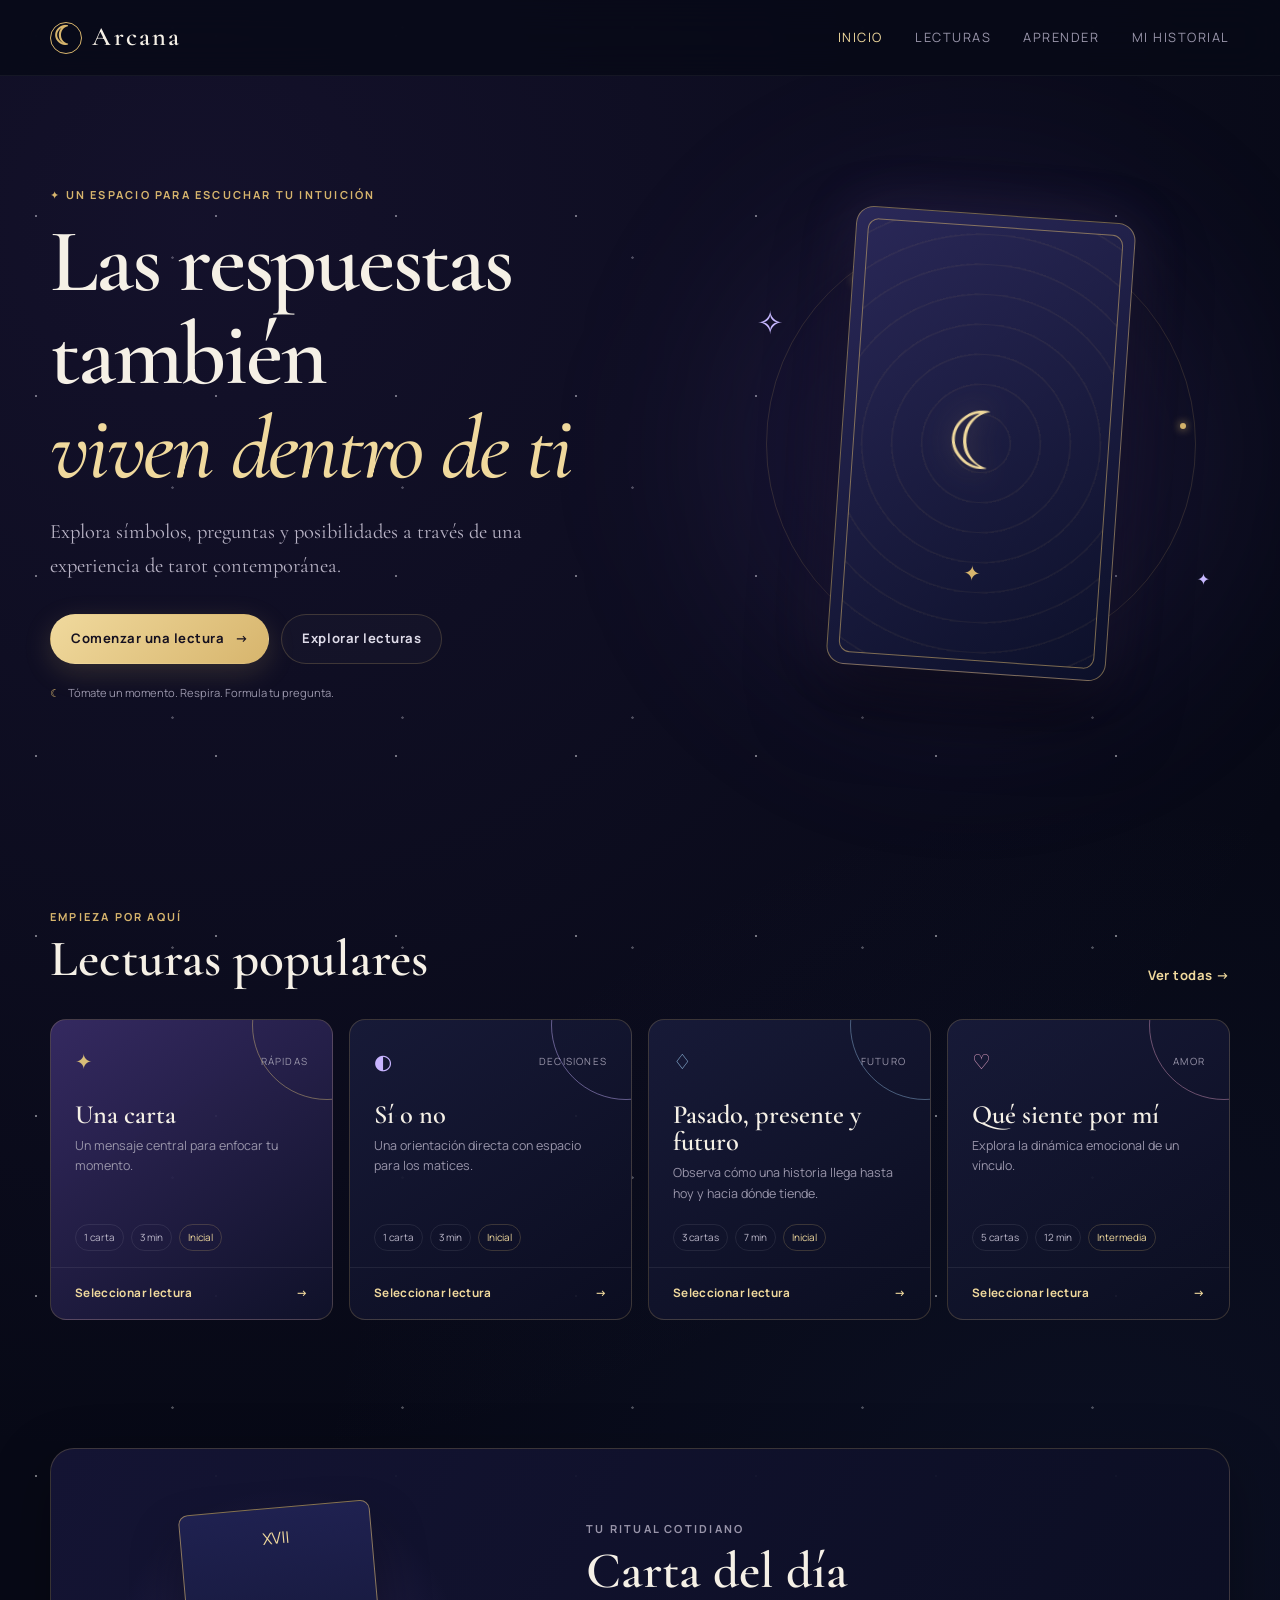
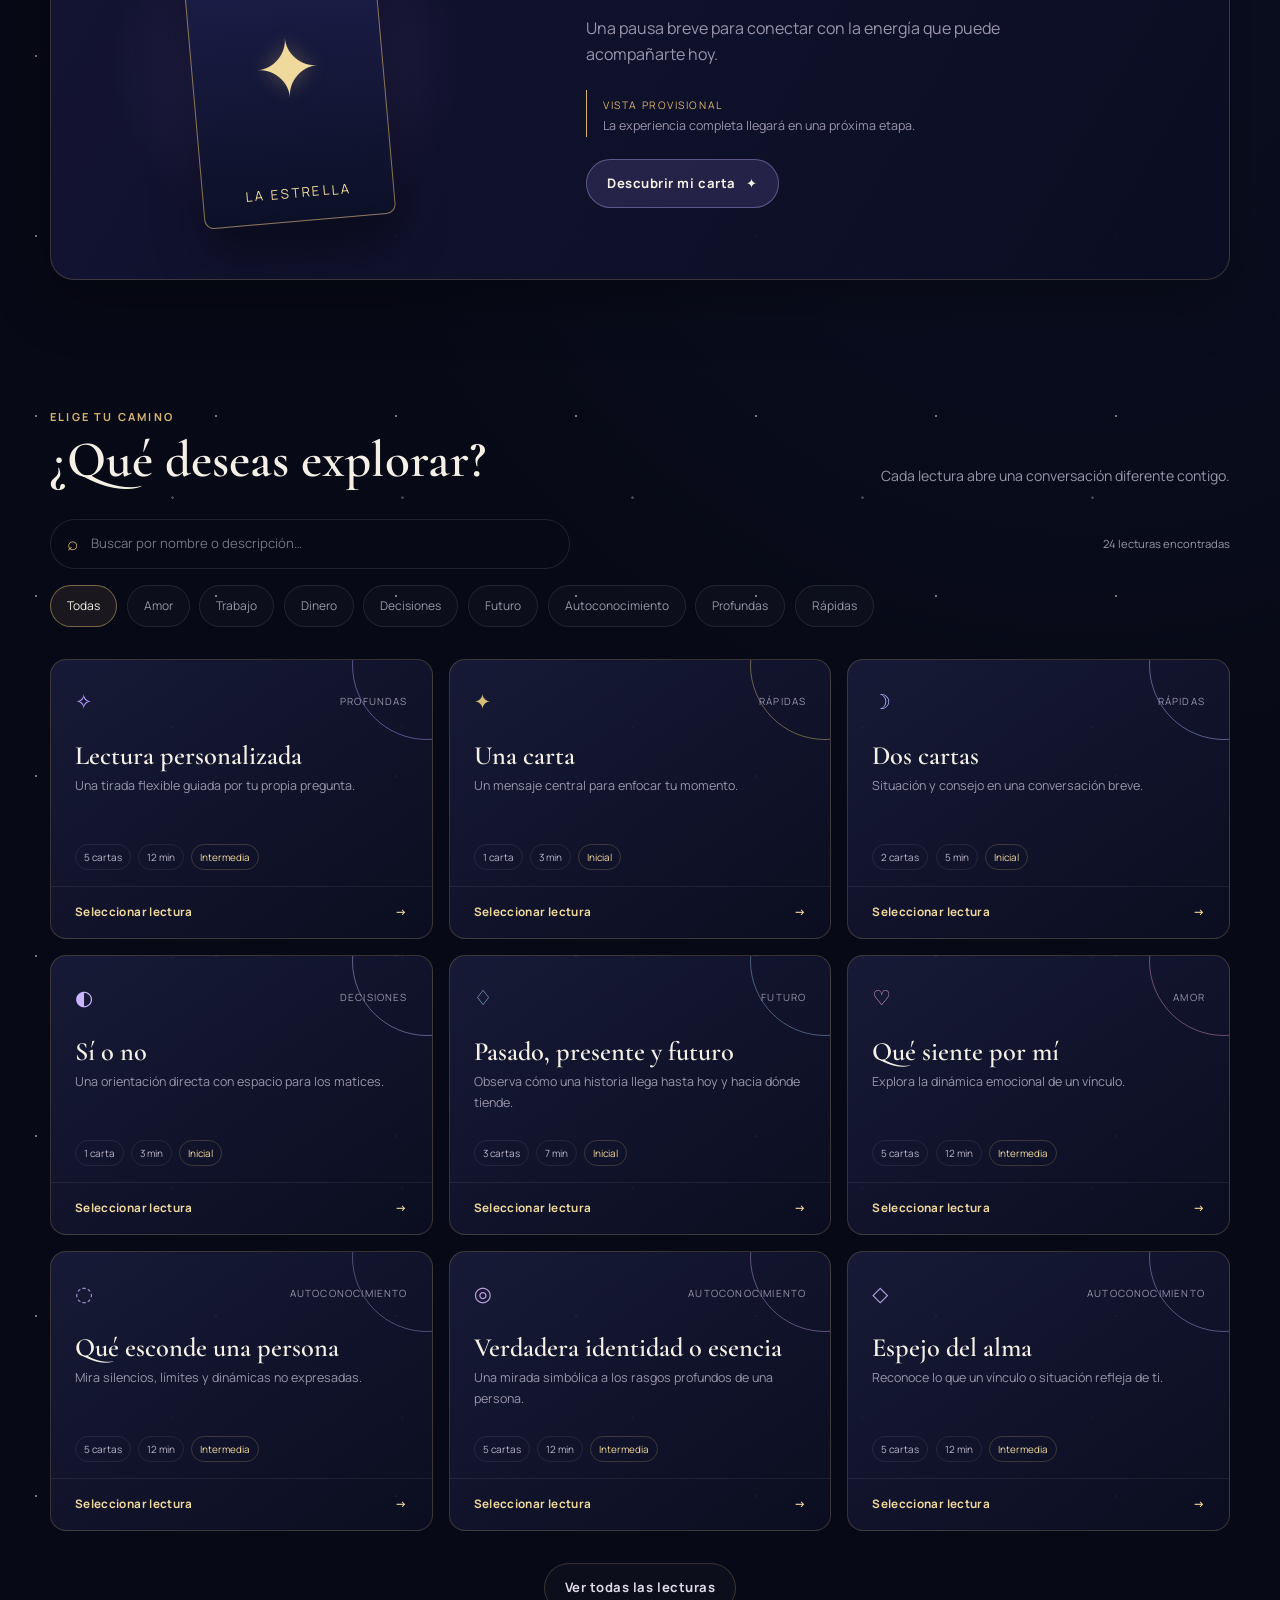
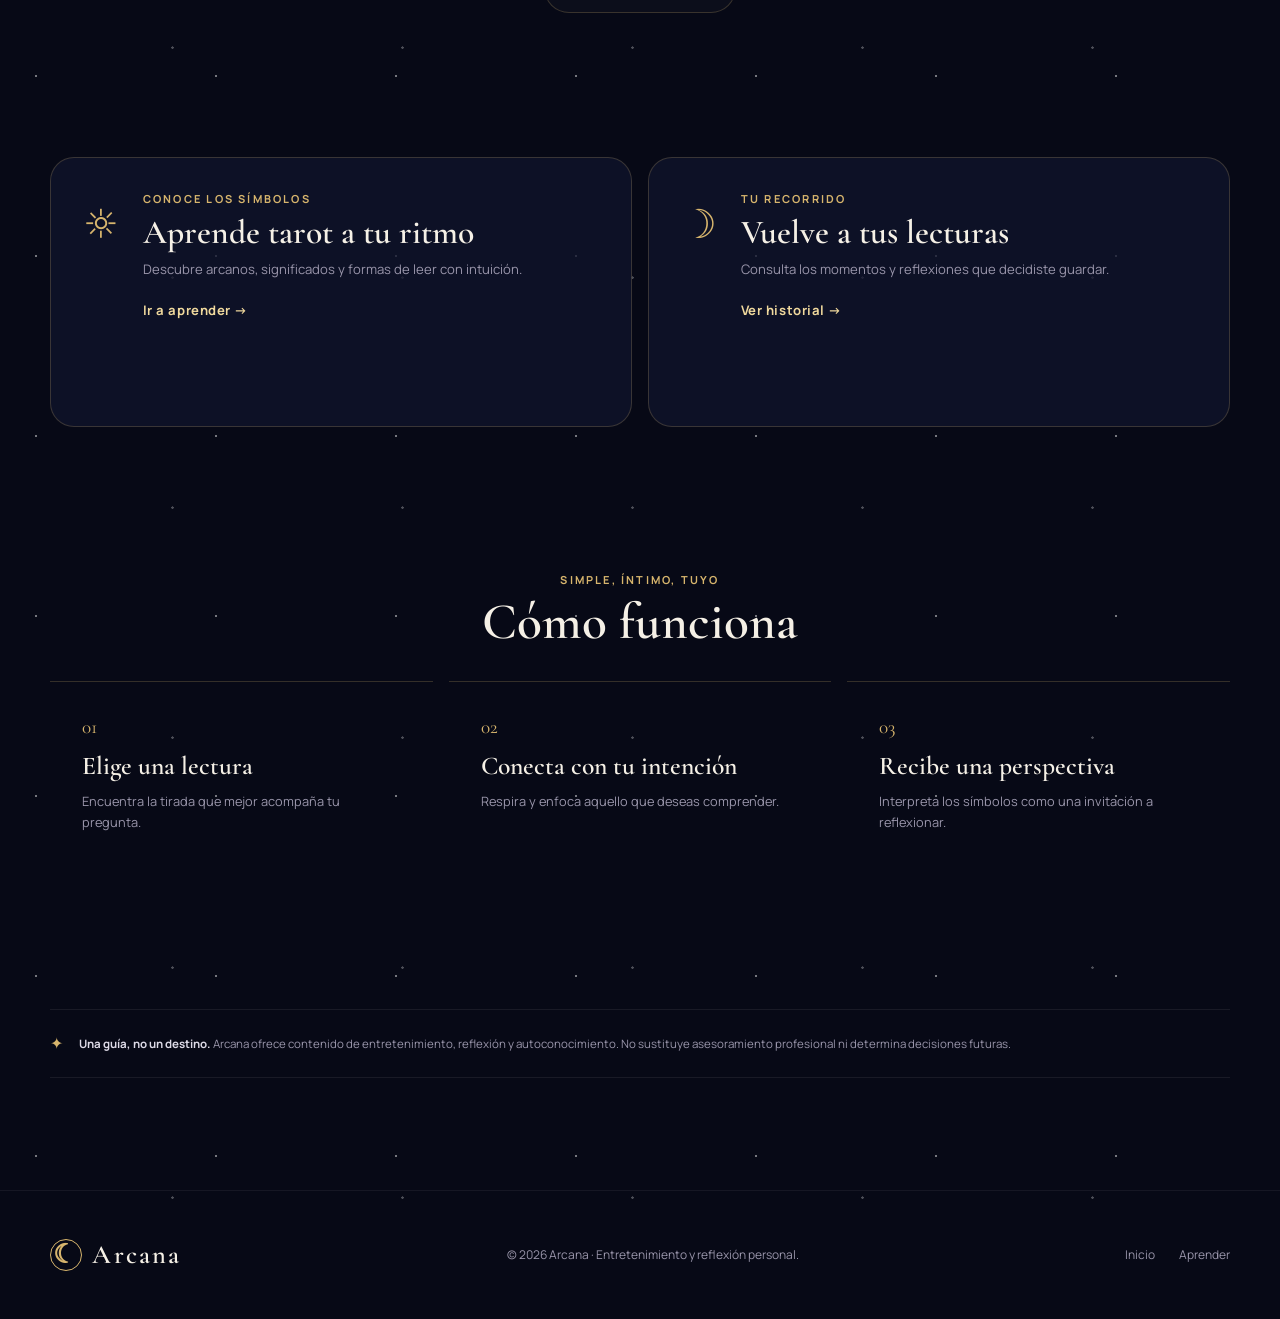
==== index.html @ e3cc59ca "first commit" ====
<!doctype html>
<html lang="es">
<head>
  <meta charset="UTF-8">
  <meta name="viewport" content="width=device-width, initial-scale=1.0">
  <meta name="theme-color" content="#090b1a">
  <meta name="description" content="Arcana: lecturas de tarot para reflexionar, explorar y conocerte mejor.">
  <title>Arcana · Tarot para mirar hacia dentro</title>
  <link rel="preconnect" href="https://fonts.googleapis.com">
  <link rel="preconnect" href="https://fonts.gstatic.com" crossorigin>
  <link href="https://fonts.googleapis.com/css2?family=Cormorant+Garamond:wght@500;600;700&family=Manrope:wght@400;500;600;700&display=swap" rel="stylesheet">
  <link rel="stylesheet" href="css/global.css">
  <link rel="stylesheet" href="css/home.css">
  <script type="module" src="js/app.js"></script>
</head>
<body data-page="home">
  <a class="skip-link" href="#contenido">Saltar al contenido</a>
  <div data-site-header></div>

  <main id="contenido">
    <section class="hero section-shell" aria-labelledby="hero-title">
      <div class="hero__glow" aria-hidden="true"></div>
      <div class="hero__content reveal">
        <p class="eyebrow"><span aria-hidden="true">✦</span> Un espacio para escuchar tu intuición</p>
        <h1 id="hero-title">Las respuestas también<br><em>viven dentro de ti</em></h1>
        <p class="hero__intro">Explora símbolos, preguntas y posibilidades a través de una experiencia de tarot contemporánea.</p>
        <div class="hero__actions">
          <a class="button button--primary" href="lectura.html?tipo=una-carta">Comenzar una lectura <span aria-hidden="true">→</span></a>
          <a class="button button--ghost" href="#lecturas">Explorar lecturas</a>
        </div>
        <p class="hero__note"><span aria-hidden="true">☾</span> Tómate un momento. Respira. Formula tu pregunta.</p>
      </div>
      <div class="hero__visual reveal" aria-hidden="true">
        <div class="orbit orbit--outer"><i></i><i></i><i></i></div>
        <div class="tarot-card tarot-card--back">
          <div class="tarot-card__frame"><span class="moon-symbol">☾</span><span class="card-star">✦</span></div>
        </div>
        <span class="floating-star floating-star--one">✧</span>
        <span class="floating-star floating-star--two">✦</span>
      </div>
    </section>

    <section class="quick-section section-shell" aria-labelledby="quick-title">
      <div class="section-heading reveal">
        <div><p class="eyebrow">Empieza por aquí</p><h2 id="quick-title">Lecturas populares</h2></div>
        <a class="text-link" href="#catalogo">Ver todas <span aria-hidden="true">→</span></a>
      </div>
      <div class="reading-grid reading-grid--featured" data-popular-readings></div>
    </section>

    <section class="daily-section section-shell" aria-labelledby="daily-title">
      <article class="daily-card reveal">
        <div class="daily-card__art" aria-hidden="true">
          <div class="mini-card"><span>XVII</span><b>✦</b><small>LA ESTRELLA</small></div>
        </div>
        <div class="daily-card__content">
          <p class="eyebrow">Tu ritual cotidiano</p>
          <h2 id="daily-title">Carta del día</h2>
          <p>Una pausa breve para conectar con la energía que puede acompañarte hoy.</p>
          <div class="daily-card__preview"><span>Vista provisional</span><p>La experiencia completa llegará en una próxima etapa.</p></div>
          <a class="button button--secondary" href="lectura.html?tipo=carta-del-dia">Descubrir mi carta <span aria-hidden="true">✦</span></a>
        </div>
      </article>
    </section>

    <section class="catalog-section section-shell" id="lecturas" aria-labelledby="catalog-title">
      <div class="section-heading reveal">
        <div><p class="eyebrow">Elige tu camino</p><h2 id="catalog-title">¿Qué deseas explorar?</h2></div>
        <p class="section-heading__copy">Cada lectura abre una conversación diferente contigo.</p>
      </div>
      <div class="catalog-toolbar reveal">
        <label class="search-field" for="reading-search">
          <span class="sr-only">Buscar una lectura</span>
          <span aria-hidden="true">⌕</span>
          <input id="reading-search" type="search" placeholder="Buscar por nombre o descripción…" autocomplete="off" data-reading-search>
        </label>
        <p class="catalog-count" data-catalog-count aria-live="polite"></p>
      </div>
      <div class="chip-list" data-category-filters aria-label="Filtrar lecturas"></div>
      <div class="reading-grid" id="catalogo" data-reading-catalog aria-live="polite"></div>
      <div class="catalog-actions"><button class="button button--ghost" type="button" data-show-all>Ver todas las lecturas</button></div>
    </section>

    <section class="pathways section-shell" aria-label="Más formas de explorar">
      <a class="path-card path-card--learn reveal" href="aprender.html">
        <span class="path-card__icon" aria-hidden="true">☼</span><div><p class="eyebrow">Conoce los símbolos</p><h2>Aprende tarot a tu ritmo</h2><p>Descubre arcanos, significados y formas de leer con intuición.</p><span class="text-link">Ir a aprender →</span></div>
      </a>
      <a class="path-card path-card--history reveal" href="historial.html">
        <span class="path-card__icon" aria-hidden="true">☽</span><div><p class="eyebrow">Tu recorrido</p><h2>Vuelve a tus lecturas</h2><p>Consulta los momentos y reflexiones que decidiste guardar.</p><span class="text-link">Ver historial →</span></div>
      </a>
    </section>

    <section class="how-section section-shell" aria-labelledby="how-title">
      <div class="section-heading section-heading--center reveal"><div><p class="eyebrow">Simple, íntimo, tuyo</p><h2 id="how-title">Cómo funciona</h2></div></div>
      <ol class="steps">
        <li class="reveal"><span>01</span><h3>Elige una lectura</h3><p>Encuentra la tirada que mejor acompaña tu pregunta.</p></li>
        <li class="reveal"><span>02</span><h3>Conecta con tu intención</h3><p>Respira y enfoca aquello que deseas comprender.</p></li>
        <li class="reveal"><span>03</span><h3>Recibe una perspectiva</h3><p>Interpreta los símbolos como una invitación a reflexionar.</p></li>
      </ol>
    </section>

    <aside class="disclaimer section-shell" aria-label="Aviso importante">
      <span aria-hidden="true">✦</span><p><strong>Una guía, no un destino.</strong> Arcana ofrece contenido de entretenimiento, reflexión y autoconocimiento. No sustituye asesoramiento profesional ni determina decisiones futuras.</p>
    </aside>
  </main>
  <div data-site-footer></div>
  <dialog class="modal spread-detail" data-spread-dialog aria-labelledby="spread-detail-title">
    <div data-spread-detail></div>
  </dialog>
  <div class="toast-region" aria-live="polite" aria-atomic="true" data-toast-region></div>
</body>
</html>
---- css/global.css ----
@import url("variables.css");@import url("reset.css");@import url("components.css");
html{background:var(--color-bg);color-scheme:dark}body{font-family:var(--font-body);color:var(--color-text);background-color:var(--color-bg);background-image:radial-gradient(circle at 15% 5%,rgba(87,60,152,.16),transparent 28%),radial-gradient(circle at 85% 35%,rgba(49,72,139,.11),transparent 25%),radial-gradient(circle at 20% 20%,rgba(255,255,255,.45) 0 1px,transparent 1.5px),radial-gradient(circle at 75% 12%,rgba(255,255,255,.28) 0 1px,transparent 1.5px);background-size:auto,auto,180px 180px,230px 230px;overflow-x:hidden;line-height:1.65}h1,h2,h3{font-family:var(--font-display);color:var(--color-ivory);line-height:1.04;font-weight:600}h1{font-size:clamp(3rem,7vw,6.7rem)}h2{font-size:clamp(2rem,4vw,3.4rem)}h1 em,h2 em{font-weight:500;color:var(--color-gold-light)}:focus-visible{outline:2px solid var(--color-primary-light);outline-offset:4px}.page-main{min-height:65vh}.placeholder-page{padding-top:clamp(5rem,10vw,8rem);text-align:center}.placeholder-page>h1{font-size:clamp(3rem,7vw,5.5rem);margin-top:.5rem}.reveal{opacity:0;transform:translateY(18px);transition:opacity .7s ease,transform .7s ease}.reveal.is-visible{opacity:1;transform:none}
@media(prefers-reduced-motion:reduce){html{scroll-behavior:auto}*,*::before,*::after{animation-duration:.01ms!important;animation-iteration-count:1!important;transition-duration:.01ms!important}.reveal{opacity:1;transform:none}}
---- css/home.css ----
.hero{min-height:calc(92vh - var(--header-height));display:grid;grid-template-columns:1.12fr .88fr;align-items:center;gap:3rem;padding-block:4rem 5rem;position:relative}.hero__glow{position:absolute;width:520px;height:520px;border-radius:50%;background:rgba(103,72,181,.12);filter:blur(80px);right:0;pointer-events:none}.hero h1{margin:.7rem 0 1.25rem;letter-spacing:-.025em}.hero__intro{font-family:var(--font-display);font-size:1.28rem;max-width:35rem;color:#b8b3c5}.hero__actions{display:flex;gap:.75rem;margin-top:2rem}.hero__note{font-size:.7rem;color:var(--color-muted);margin-top:1.25rem}.hero__note span{color:var(--color-gold);margin-right:.4rem}.hero__visual{min-height:530px;display:grid;place-items:center;position:relative}.tarot-card{width:min(280px,65vw);aspect-ratio:.61;border-radius:1.1rem;padding:.7rem;background:linear-gradient(145deg,#2a2858,#0c1029);border:1px solid rgba(215,181,109,.5);box-shadow:0 35px 70px rgba(0,0,0,.5),0 0 55px rgba(109,86,179,.2);transform:rotate(4deg)}.tarot-card__frame{width:100%;height:100%;border:1px solid rgba(215,181,109,.55);border-radius:.7rem;display:grid;place-items:center;position:relative;background:repeating-radial-gradient(circle at center,transparent 0 28px,rgba(215,181,109,.075) 29px 30px)}.moon-symbol{font:5rem var(--font-display);color:var(--color-gold-light);filter:drop-shadow(0 0 14px rgba(215,181,109,.35))}.card-star{position:absolute;font-size:1.3rem;color:var(--color-gold);bottom:16%;}.orbit{position:absolute;width:430px;height:430px;border:1px solid rgba(215,181,109,.16);border-radius:50%;animation:spin 40s linear infinite}.orbit i{position:absolute;width:6px;height:6px;background:var(--color-gold);border-radius:50%;box-shadow:0 0 8px var(--color-gold)}.orbit i:nth-child(1){top:11%;left:20%}.orbit i:nth-child(2){right:2%;top:45%}.orbit i:nth-child(3){bottom:8%;left:30%}.floating-star{position:absolute;color:var(--color-primary-light)}.floating-star--one{left:5%;top:22%;font-size:2rem}.floating-star--two{right:4%;bottom:22%}
.quick-section,.catalog-section,.how-section{padding-block:5rem}.reading-grid--featured{grid-template-columns:repeat(4,1fr)}.reading-grid--featured .reading-card:first-child{background:linear-gradient(145deg,rgba(57,45,102,.92),rgba(16,18,42,.95))}.daily-section{padding-block:3rem}.daily-card{border:1px solid var(--color-border);border-radius:var(--radius-lg);background:linear-gradient(120deg,rgba(21,21,53,.95),rgba(11,14,34,.96));display:grid;grid-template-columns:.8fr 1.2fr;overflow:hidden;box-shadow:var(--shadow-card)}.daily-card__art{min-height:430px;display:grid;place-items:center;background:radial-gradient(circle,rgba(132,102,210,.22),transparent 55%)}.mini-card{height:315px;aspect-ratio:.61;border:1px solid rgba(215,181,109,.6);border-radius:.6rem;background:linear-gradient(#1f2150,#0c1027);padding:1rem;display:flex;flex-direction:column;align-items:center;justify-content:space-between;color:var(--color-gold-light);box-shadow:0 28px 50px rgba(0,0,0,.4);transform:rotate(-5deg)}.mini-card b{font-size:5rem;text-shadow:0 0 20px rgba(215,181,109,.35)}.mini-card small{letter-spacing:.18em}.daily-card__content{padding:clamp(2rem,5vw,5rem);align-self:center}.daily-card__content h2{margin:.45rem 0 1rem}.daily-card__content>p{color:var(--color-muted);max-width:30rem}.daily-card__preview{border-left:1px solid var(--color-gold);padding-left:1rem;margin:1.4rem 0}.daily-card__preview span{font-size:.65rem;text-transform:uppercase;letter-spacing:.15em;color:var(--color-gold)}.daily-card__preview p{font-size:.78rem;color:var(--color-muted)}.catalog-actions{text-align:center;margin-top:2rem}.pathways{padding-block:4rem;display:grid;grid-template-columns:1fr 1fr;gap:1rem}.path-card{min-height:270px;padding:2rem;display:flex;gap:1.5rem;align-items:flex-start;border:1px solid var(--color-border);border-radius:var(--radius-lg);background:rgba(17,20,45,.75);transition:var(--transition)}.path-card:hover{transform:translateY(-4px);border-color:rgba(215,181,109,.5)}.path-card__icon{font-size:2.5rem;color:var(--color-gold)}.path-card h2{font-size:2.1rem;margin:.5rem 0}.path-card p:not(.eyebrow){color:var(--color-muted);font-size:.82rem;margin-bottom:1rem}.steps{display:grid;grid-template-columns:repeat(3,1fr);gap:1rem;counter-reset:steps}.steps li{padding:2rem;border-top:1px solid var(--color-border)}.steps span{color:var(--color-gold);font:1.2rem var(--font-display)}.steps h3{font-size:1.6rem;margin:.75rem 0}.steps p{color:var(--color-muted);font-size:.8rem}.disclaimer{margin-top:4rem;padding-block:1.25rem;border-top:1px solid rgba(255,255,255,.07);border-bottom:1px solid rgba(255,255,255,.07);display:flex;gap:1rem;align-items:center}.disclaimer>span{color:var(--color-gold)}.disclaimer p{font-size:.72rem;color:var(--color-muted)}.disclaimer strong{color:var(--color-text)}@keyframes spin{to{transform:rotate(1turn)}}
@media(max-width:900px){.hero{grid-template-columns:1fr;min-height:auto;text-align:center;padding-top:6rem}.hero__content{display:grid;justify-items:center}.hero__visual{min-height:460px}.reading-grid--featured{grid-template-columns:repeat(2,1fr)}.daily-card{grid-template-columns:1fr}.daily-card__art{min-height:370px}.pathways{grid-template-columns:1fr}.steps{grid-template-columns:1fr}.steps li{display:grid;grid-template-columns:48px 1fr;column-gap:1rem}.steps li p{grid-column:2}}
@media(max-width:520px){.hero{padding-top:4rem}.hero h1 br{display:none}.hero__actions{width:100%;flex-direction:column}.hero__actions .button{width:100%}.hero__visual{min-height:390px}.orbit{width:330px;height:330px}.reading-grid--featured{grid-template-columns:1fr}.daily-card__art{min-height:320px}.mini-card{height:260px}.path-card{flex-direction:column;padding:1.5rem}.disclaimer{align-items:flex-start}}
.catalog-toolbar{display:flex;align-items:center;justify-content:space-between;gap:1rem;margin-bottom:1rem}.search-field{width:min(100%,520px);min-height:50px;display:flex;align-items:center;gap:.7rem;padding:0 1rem;border:1px solid rgba(255,255,255,.1);border-radius:var(--radius-pill);background:rgba(8,10,25,.75);transition:border var(--transition),box-shadow var(--transition)}.search-field:focus-within{border-color:var(--color-primary);box-shadow:0 0 0 3px rgba(156,131,230,.12)}.search-field>span{color:var(--color-gold);font-size:1.2rem}.search-field input{width:100%;border:0;outline:0;background:transparent;color:var(--color-text);font-size:.82rem}.search-field input::placeholder{color:#777386}.catalog-count{color:var(--color-muted);font-size:.7rem;white-space:nowrap}.catalog-empty{grid-column:1/-1;margin:0 auto}.reading-grid--featured .reading-card{min-height:300px}@media(max-width:600px){.catalog-toolbar{align-items:stretch;flex-direction:column}.catalog-count{padding-left:.5rem}.search-field{width:100%}}
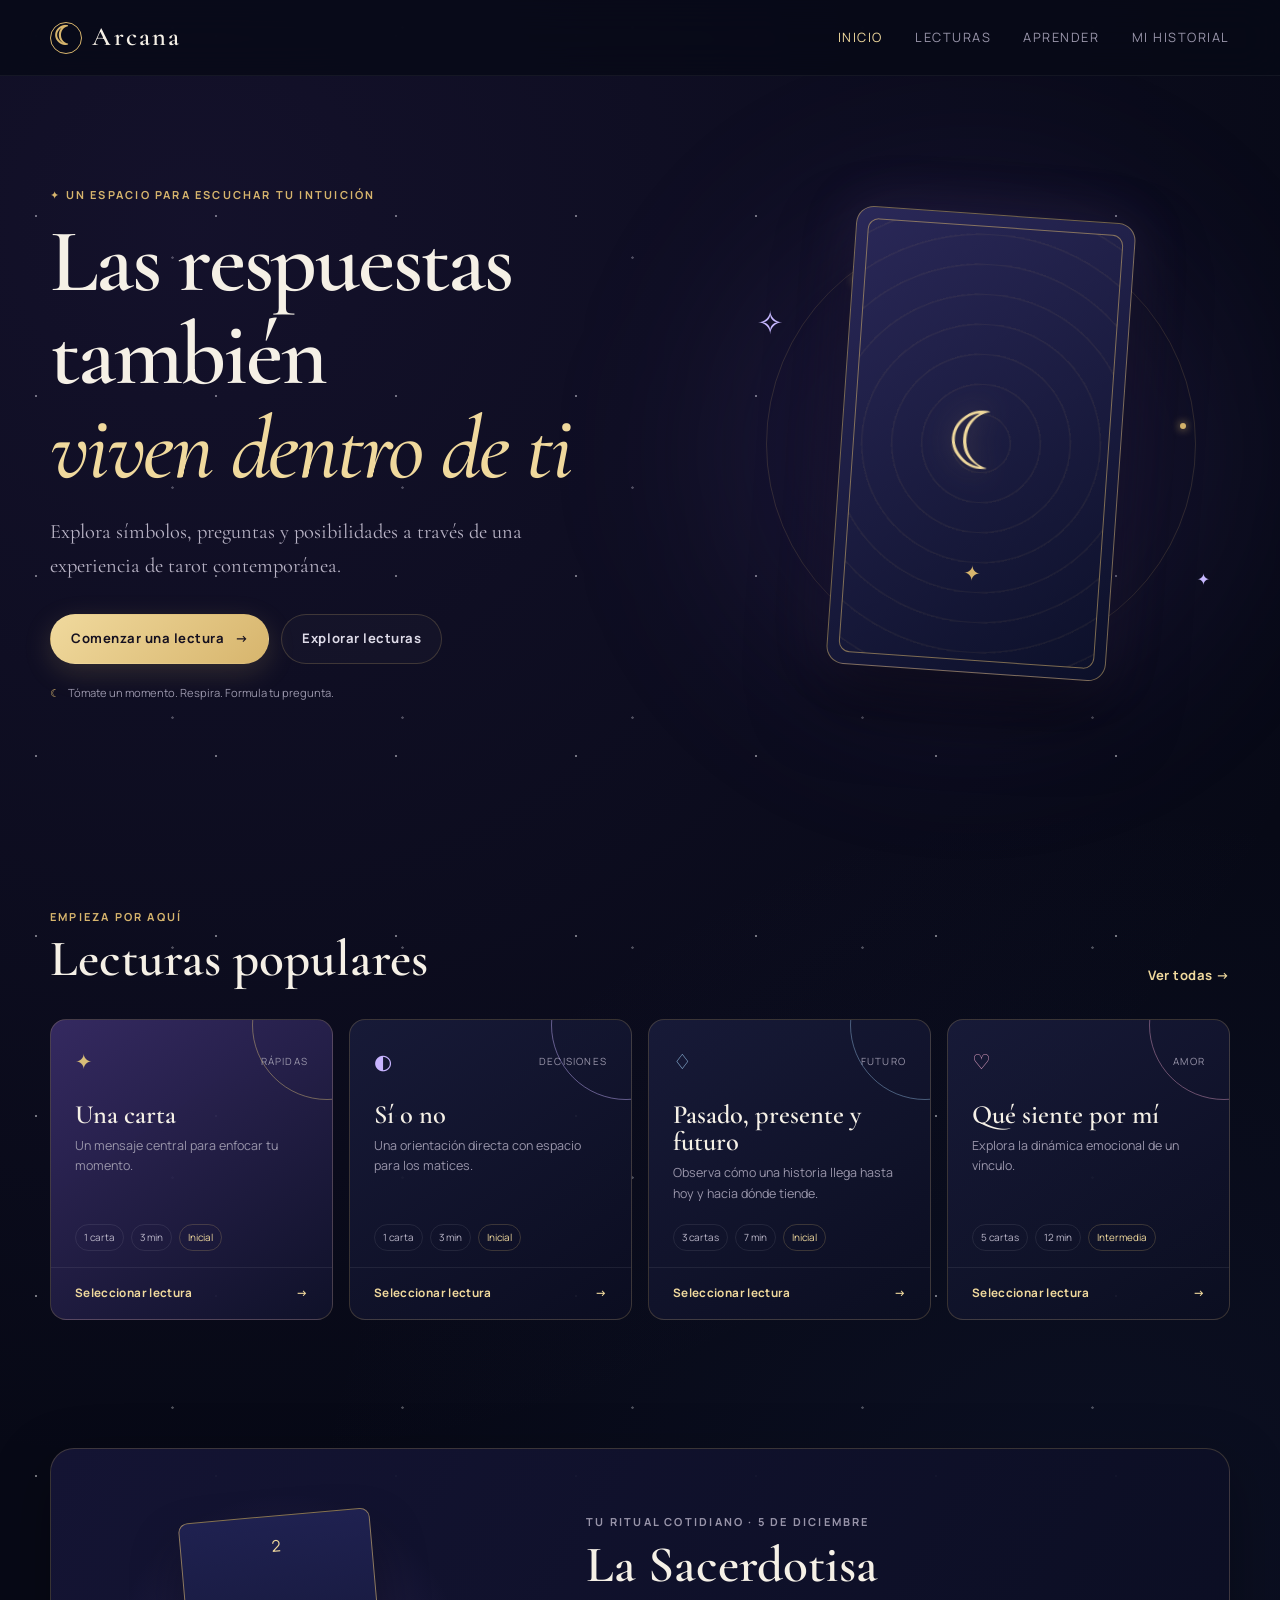
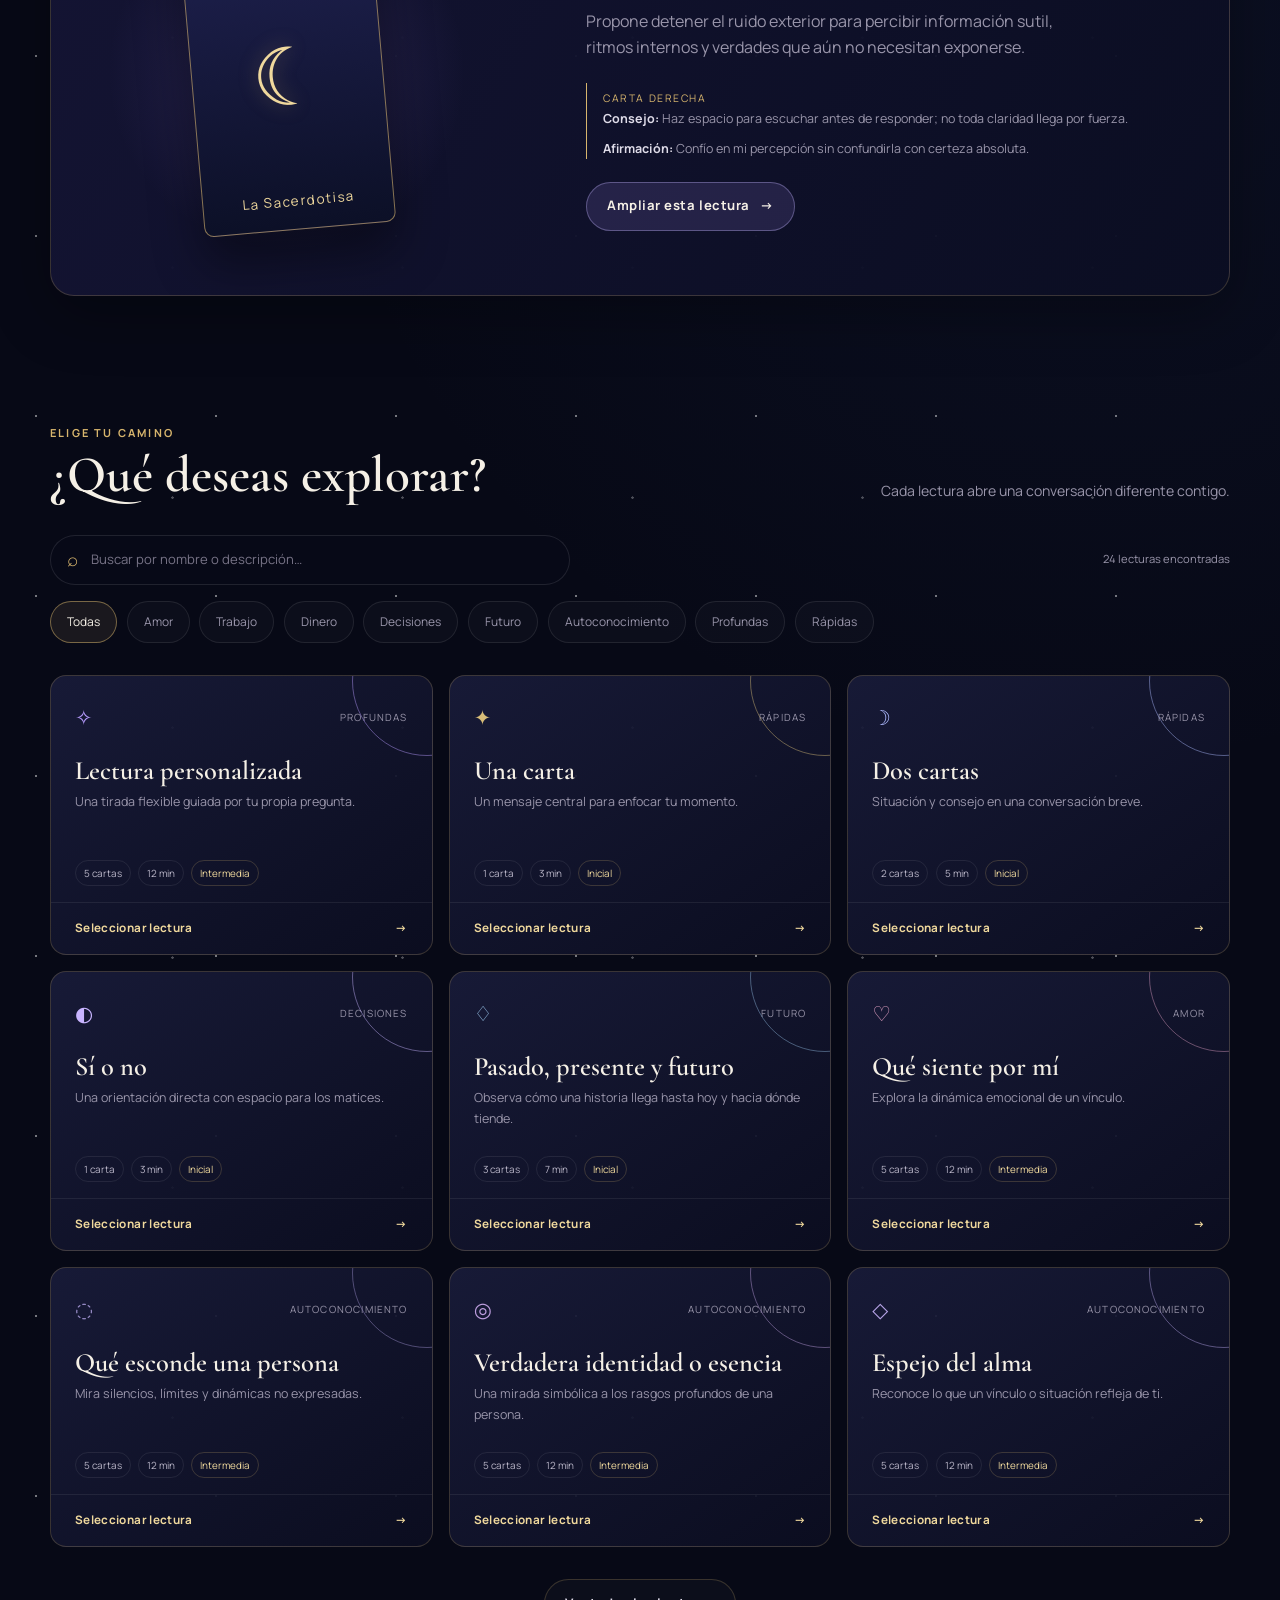
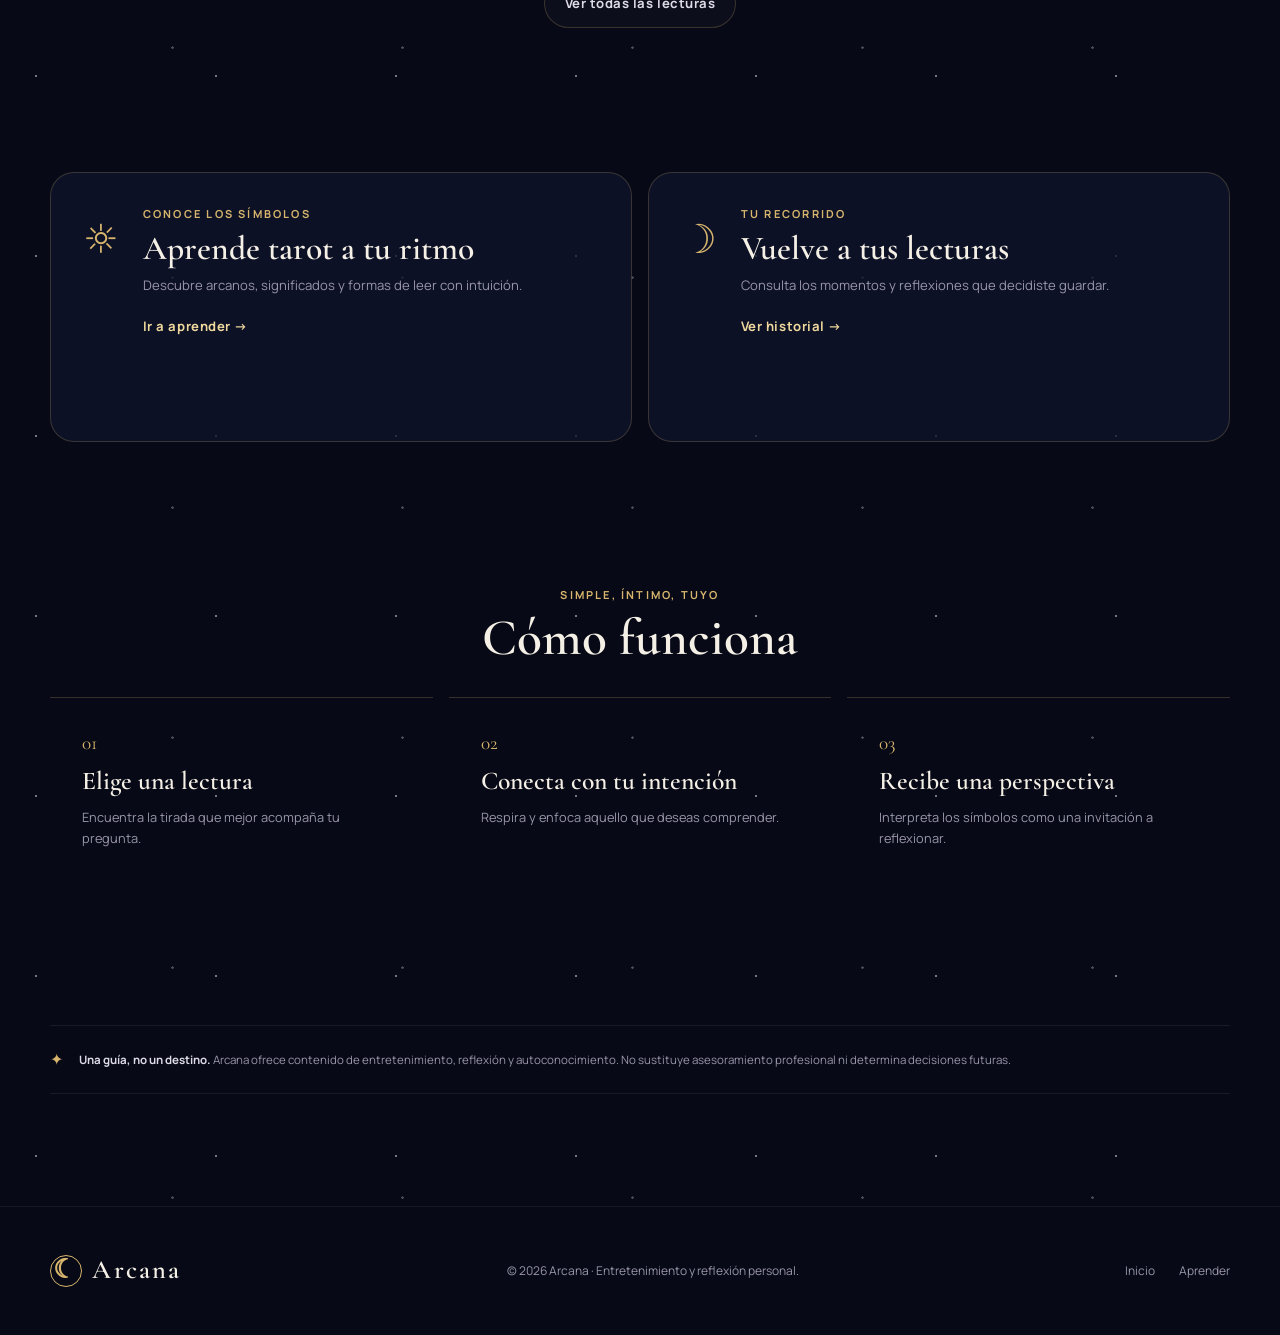
==== commit 1b1f14ba: "prompt 12" ====
--- a/index.html
+++ b/index.html
@@ -49,18 +49,7 @@
     </section>
 
     <section class="daily-section section-shell" aria-labelledby="daily-title">
-      <article class="daily-card reveal">
-        <div class="daily-card__art" aria-hidden="true">
-          <div class="mini-card"><span>XVII</span><b>✦</b><small>LA ESTRELLA</small></div>
-        </div>
-        <div class="daily-card__content">
-          <p class="eyebrow">Tu ritual cotidiano</p>
-          <h2 id="daily-title">Carta del día</h2>
-          <p>Una pausa breve para conectar con la energía que puede acompañarte hoy.</p>
-          <div class="daily-card__preview"><span>Vista provisional</span><p>La experiencia completa llegará en una próxima etapa.</p></div>
-          <a class="button button--secondary" href="lectura.html?tipo=carta-del-dia">Descubrir mi carta <span aria-hidden="true">✦</span></a>
-        </div>
-      </article>
+      <article class="daily-card reveal" data-daily-card><div class="loader" role="status"><span></span><span></span><span></span><b class="sr-only">Preparando Carta del Día</b></div></article>
     </section>
 
     <section class="catalog-section section-shell" id="lecturas" aria-labelledby="catalog-title">
--- a/css/home.css
+++ b/css/home.css
@@ -2,4 +2,5 @@
 .quick-section,.catalog-section,.how-section{padding-block:5rem}.reading-grid--featured{grid-template-columns:repeat(4,1fr)}.reading-grid--featured .reading-card:first-child{background:linear-gradient(145deg,rgba(57,45,102,.92),rgba(16,18,42,.95))}.daily-section{padding-block:3rem}.daily-card{border:1px solid var(--color-border);border-radius:var(--radius-lg);background:linear-gradient(120deg,rgba(21,21,53,.95),rgba(11,14,34,.96));display:grid;grid-template-columns:.8fr 1.2fr;overflow:hidden;box-shadow:var(--shadow-card)}.daily-card__art{min-height:430px;display:grid;place-items:center;background:radial-gradient(circle,rgba(132,102,210,.22),transparent 55%)}.mini-card{height:315px;aspect-ratio:.61;border:1px solid rgba(215,181,109,.6);border-radius:.6rem;background:linear-gradient(#1f2150,#0c1027);padding:1rem;display:flex;flex-direction:column;align-items:center;justify-content:space-between;color:var(--color-gold-light);box-shadow:0 28px 50px rgba(0,0,0,.4);transform:rotate(-5deg)}.mini-card b{font-size:5rem;text-shadow:0 0 20px rgba(215,181,109,.35)}.mini-card small{letter-spacing:.18em}.daily-card__content{padding:clamp(2rem,5vw,5rem);align-self:center}.daily-card__content h2{margin:.45rem 0 1rem}.daily-card__content>p{color:var(--color-muted);max-width:30rem}.daily-card__preview{border-left:1px solid var(--color-gold);padding-left:1rem;margin:1.4rem 0}.daily-card__preview span{font-size:.65rem;text-transform:uppercase;letter-spacing:.15em;color:var(--color-gold)}.daily-card__preview p{font-size:.78rem;color:var(--color-muted)}.catalog-actions{text-align:center;margin-top:2rem}.pathways{padding-block:4rem;display:grid;grid-template-columns:1fr 1fr;gap:1rem}.path-card{min-height:270px;padding:2rem;display:flex;gap:1.5rem;align-items:flex-start;border:1px solid var(--color-border);border-radius:var(--radius-lg);background:rgba(17,20,45,.75);transition:var(--transition)}.path-card:hover{transform:translateY(-4px);border-color:rgba(215,181,109,.5)}.path-card__icon{font-size:2.5rem;color:var(--color-gold)}.path-card h2{font-size:2.1rem;margin:.5rem 0}.path-card p:not(.eyebrow){color:var(--color-muted);font-size:.82rem;margin-bottom:1rem}.steps{display:grid;grid-template-columns:repeat(3,1fr);gap:1rem;counter-reset:steps}.steps li{padding:2rem;border-top:1px solid var(--color-border)}.steps span{color:var(--color-gold);font:1.2rem var(--font-display)}.steps h3{font-size:1.6rem;margin:.75rem 0}.steps p{color:var(--color-muted);font-size:.8rem}.disclaimer{margin-top:4rem;padding-block:1.25rem;border-top:1px solid rgba(255,255,255,.07);border-bottom:1px solid rgba(255,255,255,.07);display:flex;gap:1rem;align-items:center}.disclaimer>span{color:var(--color-gold)}.disclaimer p{font-size:.72rem;color:var(--color-muted)}.disclaimer strong{color:var(--color-text)}@keyframes spin{to{transform:rotate(1turn)}}
 @media(max-width:900px){.hero{grid-template-columns:1fr;min-height:auto;text-align:center;padding-top:6rem}.hero__content{display:grid;justify-items:center}.hero__visual{min-height:460px}.reading-grid--featured{grid-template-columns:repeat(2,1fr)}.daily-card{grid-template-columns:1fr}.daily-card__art{min-height:370px}.pathways{grid-template-columns:1fr}.steps{grid-template-columns:1fr}.steps li{display:grid;grid-template-columns:48px 1fr;column-gap:1rem}.steps li p{grid-column:2}}
 @media(max-width:520px){.hero{padding-top:4rem}.hero h1 br{display:none}.hero__actions{width:100%;flex-direction:column}.hero__actions .button{width:100%}.hero__visual{min-height:390px}.orbit{width:330px;height:330px}.reading-grid--featured{grid-template-columns:1fr}.daily-card__art{min-height:320px}.mini-card{height:260px}.path-card{flex-direction:column;padding:1.5rem}.disclaimer{align-items:flex-start}}
+.mini-card small{letter-spacing:.12em;text-align:center}.mini-card.is-reversed b{transform:rotate(180deg)}.daily-card>.loader{grid-column:1/-1;align-self:center;padding:8rem 0}.daily-card__preview p+p{margin-top:.55rem}.daily-card__preview strong{color:var(--color-text)}
 .catalog-toolbar{display:flex;align-items:center;justify-content:space-between;gap:1rem;margin-bottom:1rem}.search-field{width:min(100%,520px);min-height:50px;display:flex;align-items:center;gap:.7rem;padding:0 1rem;border:1px solid rgba(255,255,255,.1);border-radius:var(--radius-pill);background:rgba(8,10,25,.75);transition:border var(--transition),box-shadow var(--transition)}.search-field:focus-within{border-color:var(--color-primary);box-shadow:0 0 0 3px rgba(156,131,230,.12)}.search-field>span{color:var(--color-gold);font-size:1.2rem}.search-field input{width:100%;border:0;outline:0;background:transparent;color:var(--color-text);font-size:.82rem}.search-field input::placeholder{color:#777386}.catalog-count{color:var(--color-muted);font-size:.7rem;white-space:nowrap}.catalog-empty{grid-column:1/-1;margin:0 auto}.reading-grid--featured .reading-card{min-height:300px}@media(max-width:600px){.catalog-toolbar{align-items:stretch;flex-direction:column}.catalog-count{padding-left:.5rem}.search-field{width:100%}}
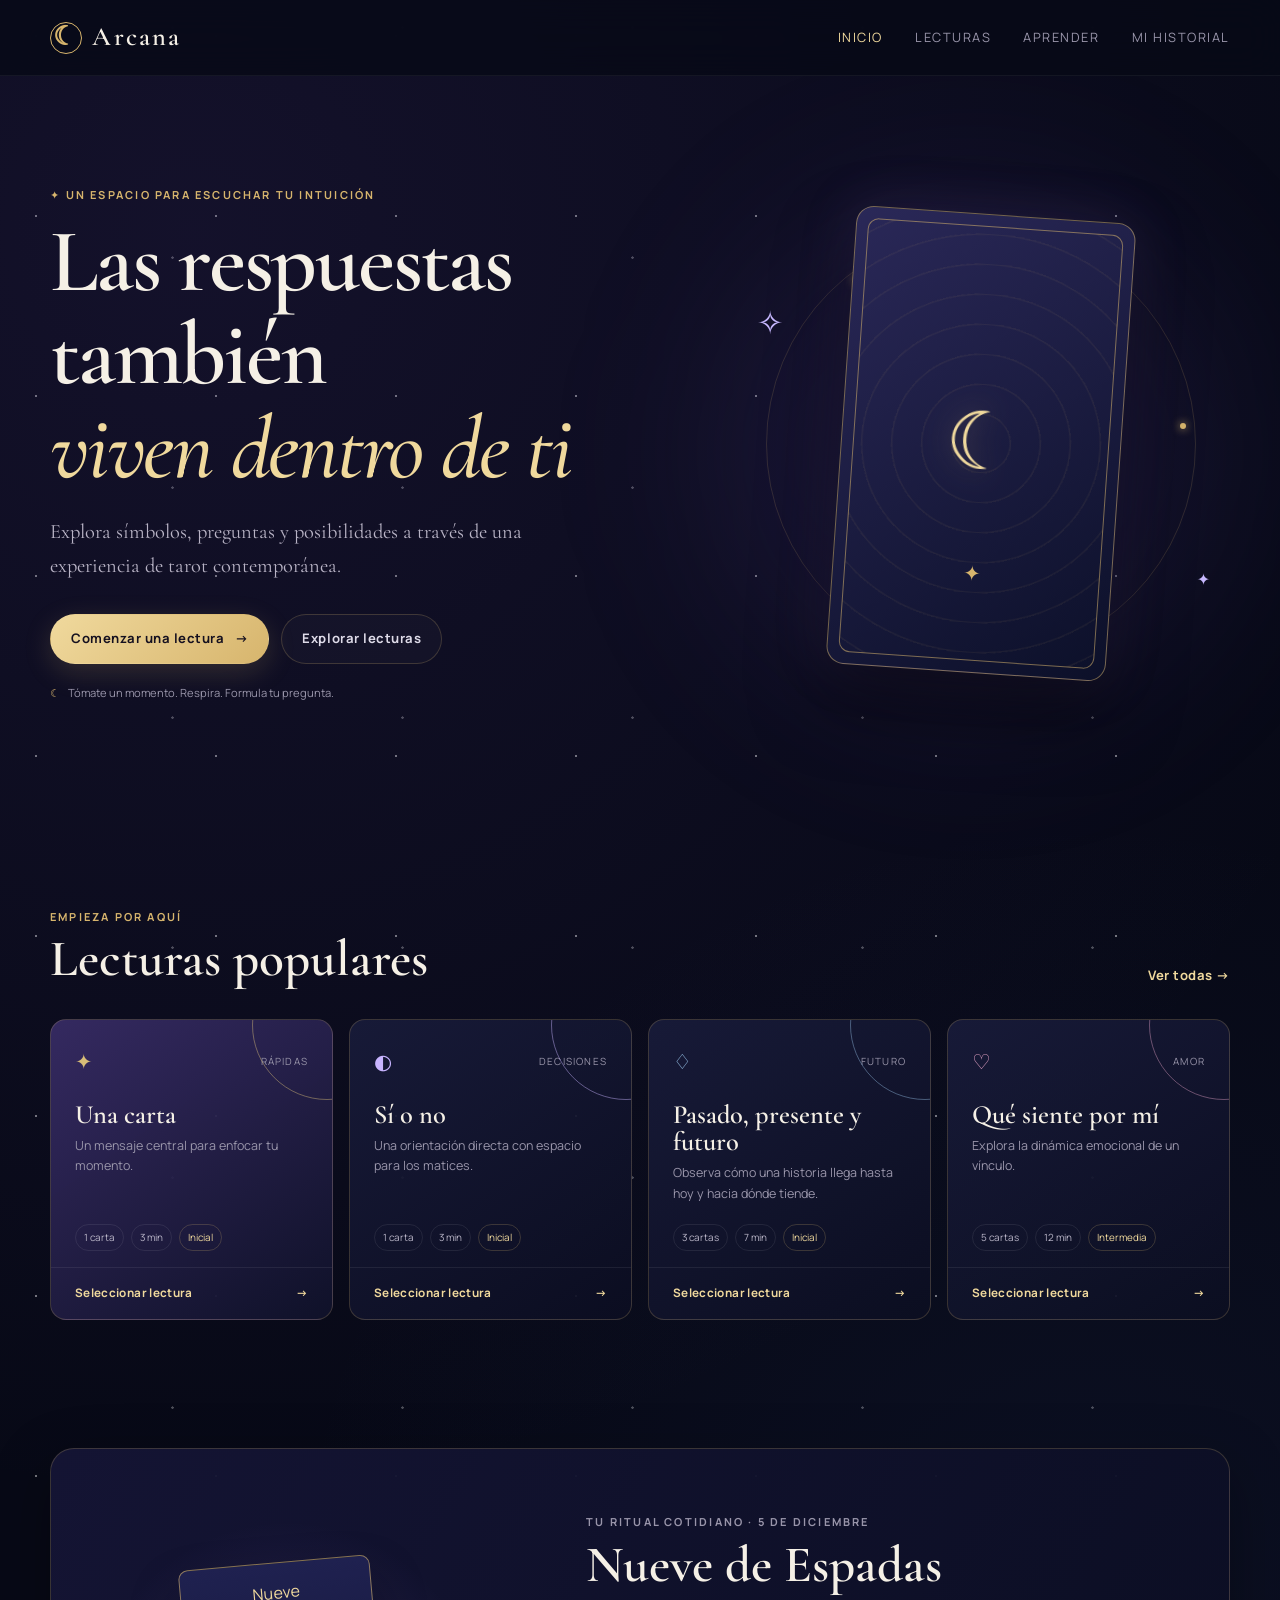
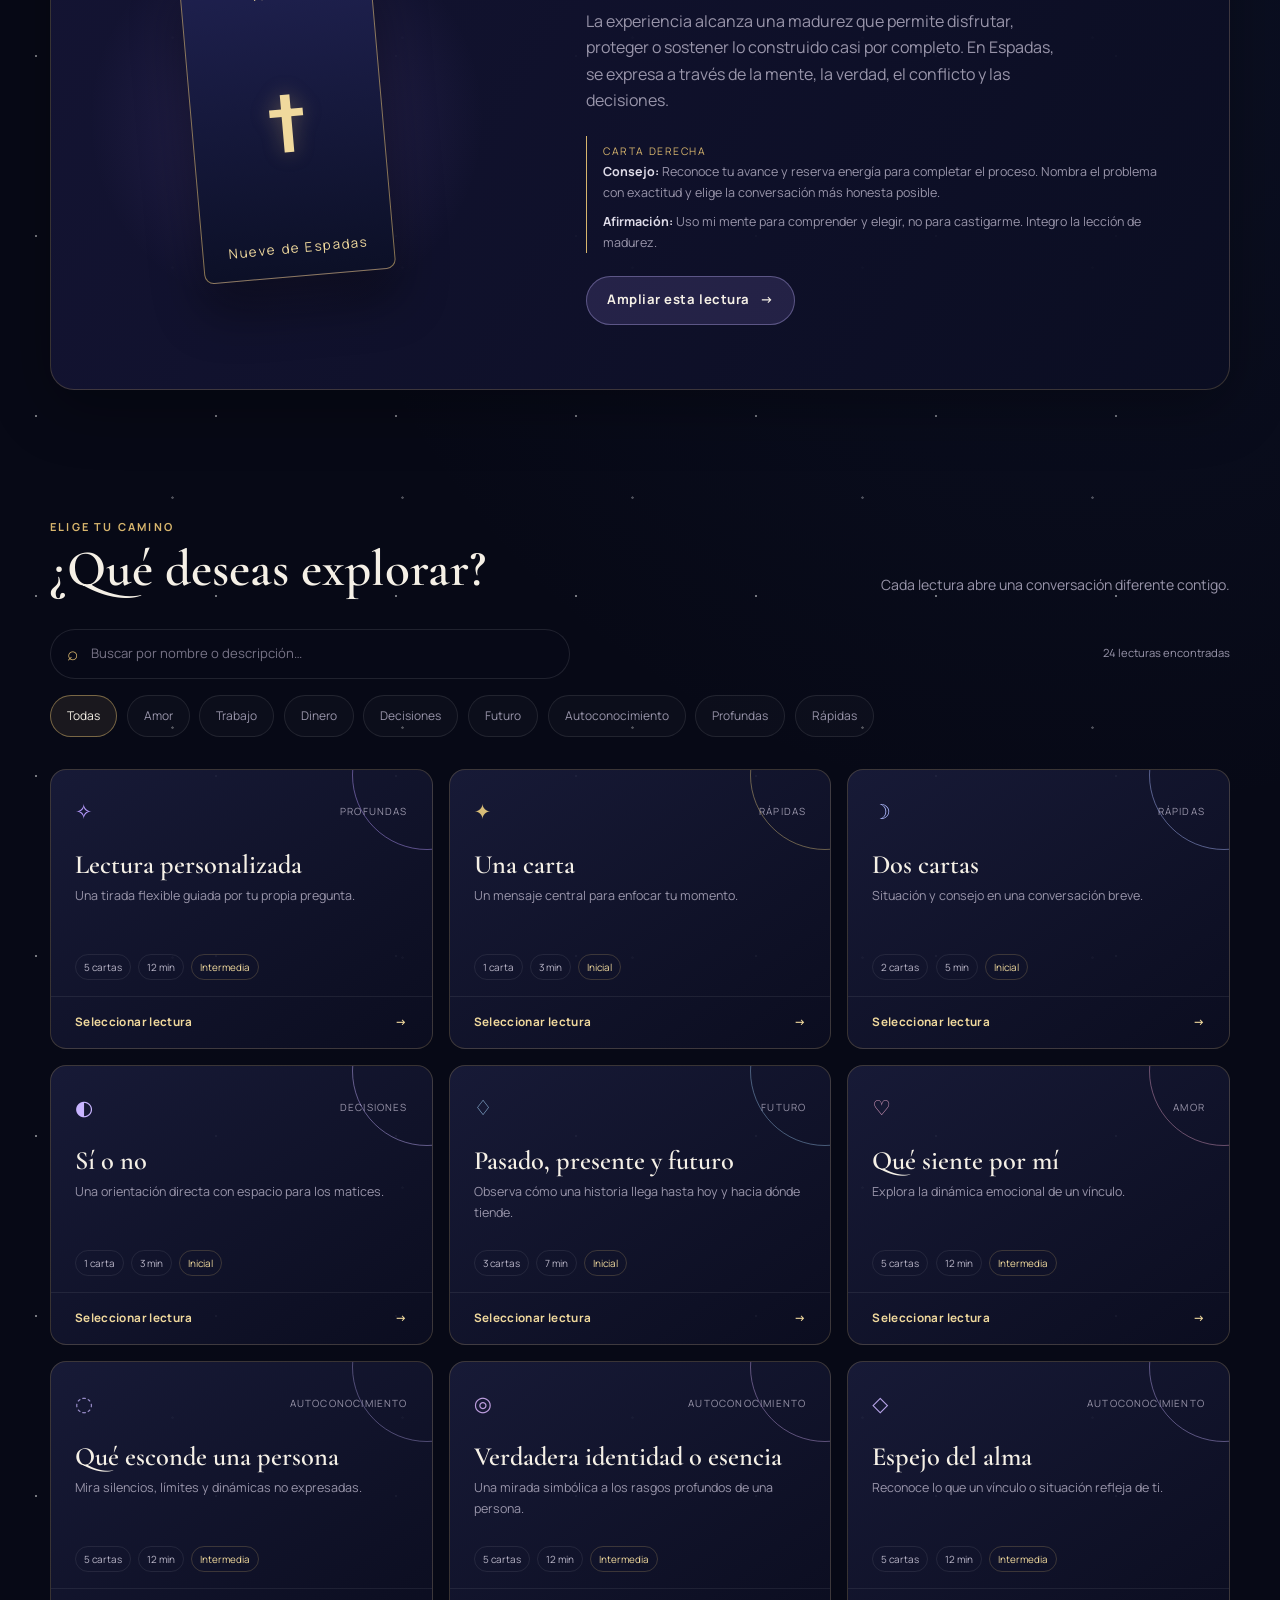
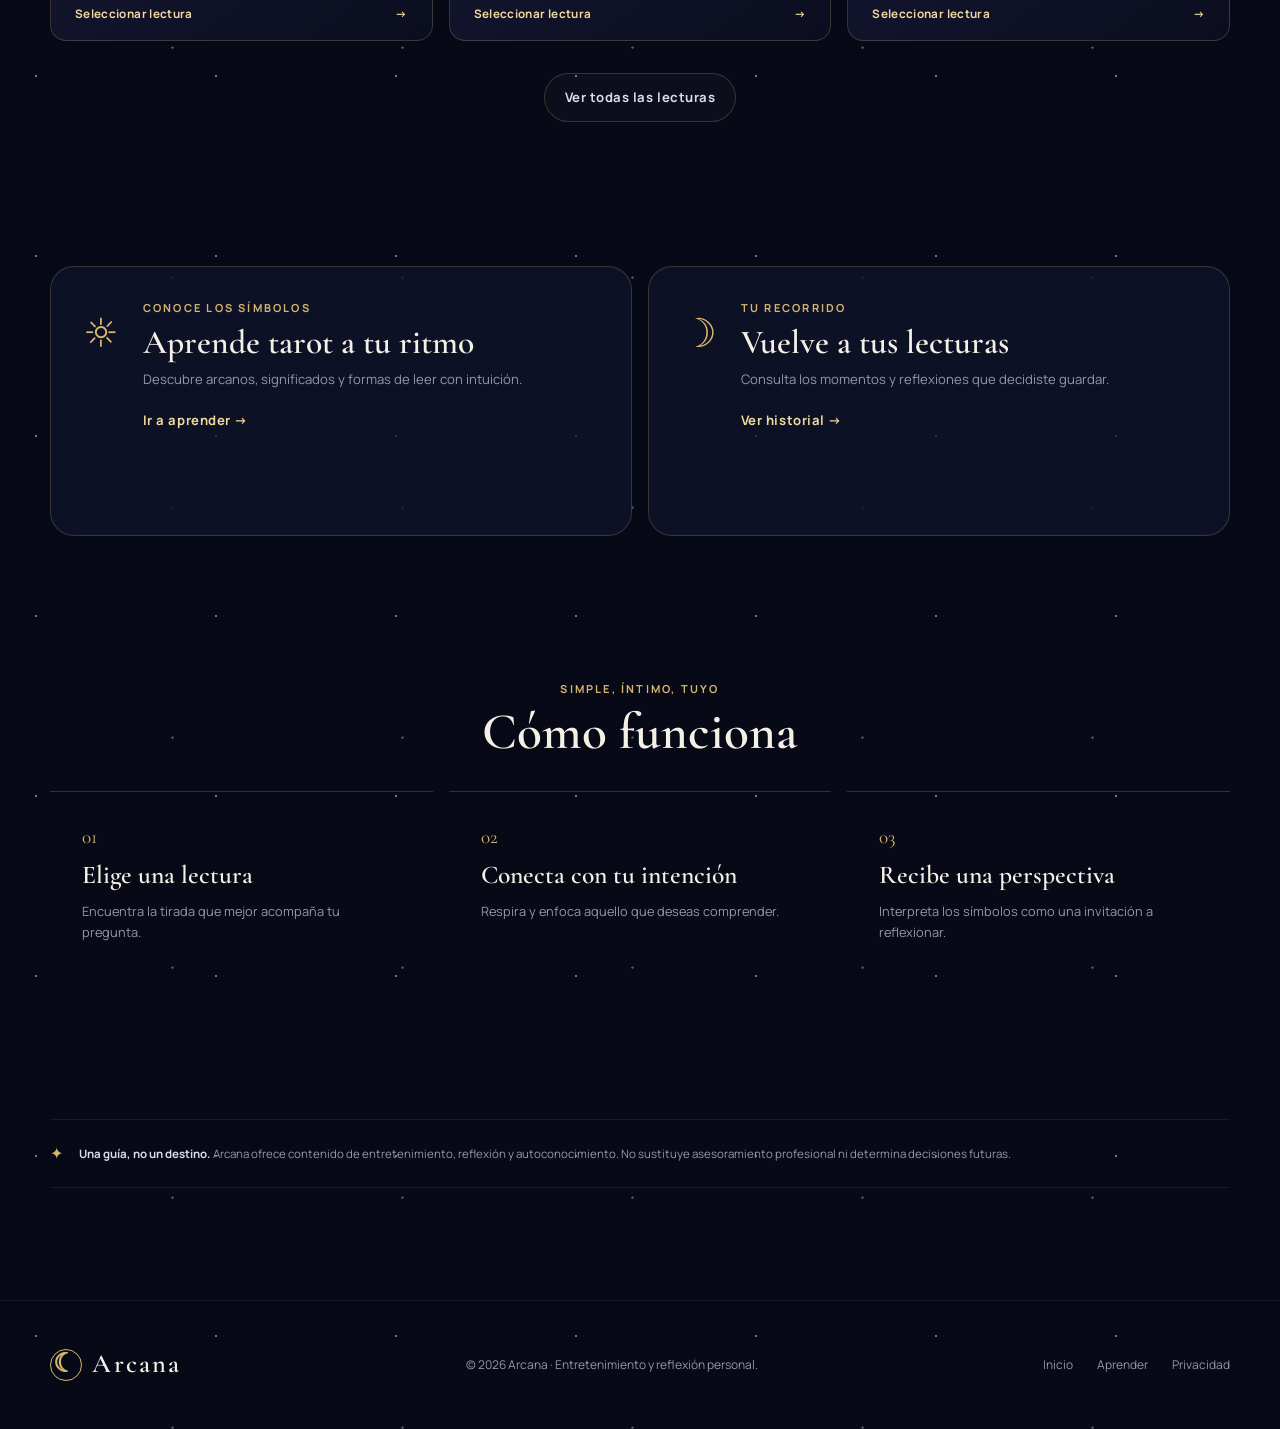
==== commit d4006099: "arreglos varios" ====
--- a/index.html
+++ b/index.html
@@ -6,12 +6,16 @@
   <meta name="theme-color" content="#090b1a">
   <meta name="description" content="Arcana: lecturas de tarot para reflexionar, explorar y conocerte mejor.">
   <title>Arcana · Tarot para mirar hacia dentro</title>
+  <link rel="canonical" href="https://mfuentespagliero.github.io/TAROT-MOBILE/">
+  <meta property="og:type" content="website"><meta property="og:title" content="Arcana · Tarot para mirar hacia dentro"><meta property="og:description" content="Lecturas de tarot para reflexión y autoconocimiento."><meta property="og:url" content="https://mfuentespagliero.github.io/TAROT-MOBILE/">
+  <meta name="twitter:card" content="summary"><meta name="twitter:title" content="Arcana · Tarot para mirar hacia dentro"><meta name="twitter:description" content="Lecturas de tarot para reflexión y autoconocimiento.">
+  <link rel="icon" href="assets/icons/favicon.svg" type="image/svg+xml"><link rel="apple-touch-icon" href="assets/icons/icon-192.svg"><link rel="manifest" href="manifest.webmanifest">
   <link rel="preconnect" href="https://fonts.googleapis.com">
   <link rel="preconnect" href="https://fonts.gstatic.com" crossorigin>
-  <link href="https://fonts.googleapis.com/css2?family=Cormorant+Garamond:wght@500;600;700&family=Manrope:wght@400;500;600;700&display=swap" rel="stylesheet">
+  <link rel="preload" as="style" href="https://fonts.googleapis.com/css2?family=Cormorant+Garamond:wght@500;600;700&family=Manrope:wght@400;500;600;700&display=swap"><link href="https://fonts.googleapis.com/css2?family=Cormorant+Garamond:wght@500;600;700&family=Manrope:wght@400;500;600;700&display=swap" rel="stylesheet" media="print" onload="this.media='all'"><noscript><link href="https://fonts.googleapis.com/css2?family=Cormorant+Garamond:wght@500;600;700&family=Manrope:wght@400;500;600;700&display=swap" rel="stylesheet"></noscript>
   <link rel="stylesheet" href="css/global.css">
   <link rel="stylesheet" href="css/home.css">
-  <script type="module" src="js/app.js"></script>
+  <script src="js/error-boundary.js"></script><script type="module" src="js/app.js"></script>
 </head>
 <body data-page="home">
   <a class="skip-link" href="#contenido">Saltar al contenido</a>
--- a/css/global.css
+++ b/css/global.css
@@ -1,3 +1,5 @@
 @import url("variables.css");@import url("reset.css");@import url("components.css");
-html{background:var(--color-bg);color-scheme:dark}body{font-family:var(--font-body);color:var(--color-text);background-color:var(--color-bg);background-image:radial-gradient(circle at 15% 5%,rgba(87,60,152,.16),transparent 28%),radial-gradient(circle at 85% 35%,rgba(49,72,139,.11),transparent 25%),radial-gradient(circle at 20% 20%,rgba(255,255,255,.45) 0 1px,transparent 1.5px),radial-gradient(circle at 75% 12%,rgba(255,255,255,.28) 0 1px,transparent 1.5px);background-size:auto,auto,180px 180px,230px 230px;overflow-x:hidden;line-height:1.65}h1,h2,h3{font-family:var(--font-display);color:var(--color-ivory);line-height:1.04;font-weight:600}h1{font-size:clamp(3rem,7vw,6.7rem)}h2{font-size:clamp(2rem,4vw,3.4rem)}h1 em,h2 em{font-weight:500;color:var(--color-gold-light)}:focus-visible{outline:2px solid var(--color-primary-light);outline-offset:4px}.page-main{min-height:65vh}.placeholder-page{padding-top:clamp(5rem,10vw,8rem);text-align:center}.placeholder-page>h1{font-size:clamp(3rem,7vw,5.5rem);margin-top:.5rem}.reveal{opacity:0;transform:translateY(18px);transition:opacity .7s ease,transform .7s ease}.reveal.is-visible{opacity:1;transform:none}
-@media(prefers-reduced-motion:reduce){html{scroll-behavior:auto}*,*::before,*::after{animation-duration:.01ms!important;animation-iteration-count:1!important;transition-duration:.01ms!important}.reveal{opacity:1;transform:none}}
+html{background:var(--color-bg);color-scheme:dark}body{font-family:var(--font-body);font-size:100%;color:var(--color-text);background-color:var(--color-bg);background-image:radial-gradient(circle at 15% 5%,rgba(87,60,152,.16),transparent 28%),radial-gradient(circle at 85% 35%,rgba(49,72,139,.11),transparent 25%),radial-gradient(circle at 20% 20%,rgba(255,255,255,.45) 0 1px,transparent 1.5px),radial-gradient(circle at 75% 12%,rgba(255,255,255,.28) 0 1px,transparent 1.5px);background-size:auto,auto,180px 180px,230px 230px;overflow-x:hidden;line-height:1.65}h1,h2,h3{font-family:var(--font-display);color:var(--color-ivory);line-height:1.04;font-weight:600}h1{font-size:clamp(3rem,7vw,6.7rem)}h2{font-size:clamp(2rem,4vw,3.4rem)}h1 em,h2 em{font-weight:500;color:var(--color-gold-light)}button,input,textarea,select,summary{font:inherit}:focus-visible{outline:3px solid var(--color-primary-light);outline-offset:4px}[id]{scroll-margin-top:calc(var(--header-height) + 1rem)}.page-main{min-height:65vh}.placeholder-page{padding-top:clamp(5rem,10vw,8rem);text-align:center}.placeholder-page>h1{font-size:clamp(3rem,7vw,5.5rem);margin-top:.5rem}.reveal{opacity:0;transform:translateY(18px);transition:opacity .7s ease,transform .7s ease}.reveal.is-visible{opacity:1;transform:none}.friendly-error,.offline-page{max-width:760px;min-height:65vh;display:grid;align-content:center;justify-items:center;text-align:center;padding-block:5rem}.friendly-error>span,.offline-page>span{font-size:4rem;color:var(--color-gold)}.friendly-error h1,.offline-page h1{margin:.5rem 0 1rem}.friendly-error>p:not(.eyebrow),.offline-page>p:not(.eyebrow){max-width:36rem;color:var(--color-muted);margin-bottom:1.5rem}.offline-page{gap:.75rem}.privacy-page{max-width:900px;padding-block:clamp(4rem,8vw,7rem)}.privacy-page>header{margin-bottom:3rem}.privacy-page>header>p:last-child{color:var(--color-muted);max-width:42rem}.privacy-page>section{padding:1.5rem 0;border-top:1px solid rgba(255,255,255,.08)}.privacy-page section h2{font-size:1.7rem;margin-bottom:.5rem}.privacy-page section p,.privacy-page>aside{color:var(--color-muted);font-size:.82rem}.privacy-page code{color:var(--color-primary-light)}.privacy-page section .button{margin-top:1rem}.privacy-page>aside{padding:1rem;border:1px solid var(--color-border);border-radius:var(--radius-sm)}.privacy-page>aside strong{color:var(--color-text)}
+@media(prefers-reduced-motion:reduce){html{scroll-behavior:auto}*,*::before,*::after{animation-duration:.01ms!important;animation-iteration-count:1!important;transition-duration:.01ms!important;scroll-behavior:auto!important}.reveal{opacity:1;transform:none}}
+@media(prefers-contrast:more){:root{--color-text:#fff;--color-muted:#d2cede;--color-border:rgba(255,229,164,.62)}.site-header,.modal,.reading-card,.result-block{background:#070916!important}:focus-visible{outline-color:#fff;outline-width:4px}.button--ghost,.chip{border-color:currentColor}}
+@media(forced-colors:active){.button,.chip,.modal,.reading-card,.arcana-card{forced-color-adjust:auto}.reveal{opacity:1;transform:none}}
